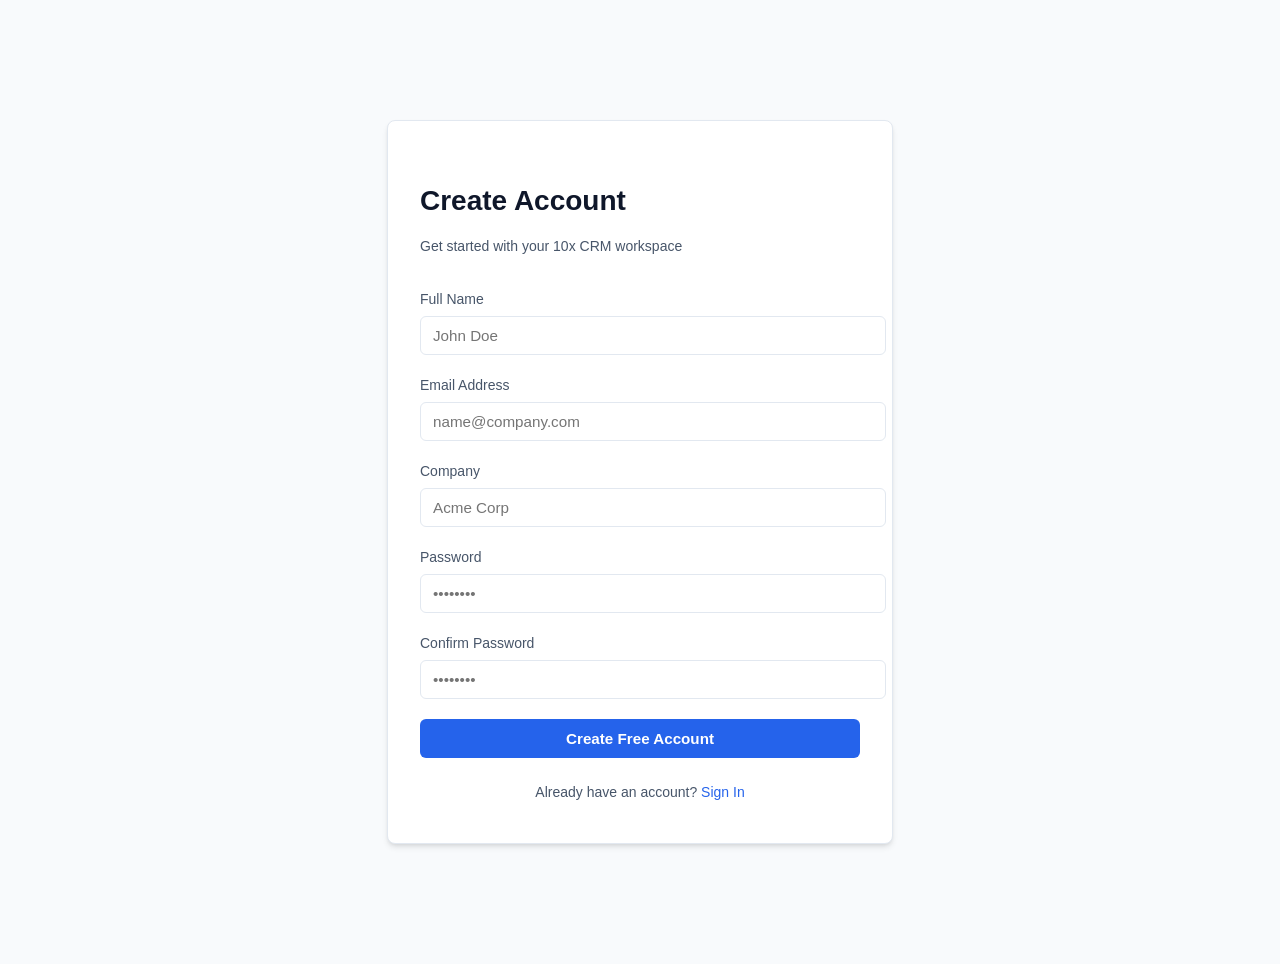
==== signup.html @ db40571b "sign up page - laying a foundation" ====
<!DOCTYPE html>
<html lang="en">
<head>
    <meta charset="UTF-8">
    <meta name="viewport" content="width=device-width, initial-scale=1.0">
    <title>Create Account - 10x CRM</title>
    <link rel="stylesheet" href="css/reset.css">
    <link rel="stylesheet" href="css/styles.css">
</head>
<body>

    <div class="auth-wrapper">
        <div class="auth-card">
            <h1>Create Account</h1>
            <p class="auth-subtitle">Get started with your 10x CRM workspace</p>

            <!-- Error Summary Display Box (Shows all active errors at once) -->
            <div id="signup-error-box" class="error-summary-box">
                <ul id="signup-error-list" class="error-summary-list"></ul>
            </div>

            <form id="signup-form" novalidate>
                <!-- Field 1: Full Name -->
                <div class="form-group">
                    <label for="signup-name">Full Name</label>
                    <input type="text" id="signup-name" class="form-control" placeholder="John Doe" required>
                </div>

                <!-- Field 2: Email -->
                <div class="form-group">
                    <label for="signup-email">Email Address</label>
                    <input type="email" id="signup-email" class="form-control" placeholder="name@company.com" required>
                </div>

                <!-- Field 3: Company -->
                <div class="form-group">
                    <label for="signup-company">Company</label>
                    <input type="text" id="signup-company" class="form-control" placeholder="Acme Corp" required>
                </div>

                <!-- Field 4: Password -->
                <div class="form-group">
                    <label for="signup-password">Password</label>
                    <input type="password" id="signup-password" class="form-control" placeholder="••••••••" required>
                </div>

                <!-- Field 5: Confirm Password -->
                <div class="form-group">
                    <label for="signup-confirm-password">Confirm Password</label>
                    <input type="password" id="signup-confirm-password" class="form-control" placeholder="••••••••" required>
                </div>

                <button type="submit" class="btn btn-primary">Create Free Account</button>
            </form>

            <div class="auth-footer">
                Already have an account? <a href="index.html" class="auth-link">Sign In</a>
            </div>
        </div>
    </div>

    <!-- Core App Infrastructure Scripts -->
    <script src="js/toast.js"></script>
    <script src="js/storage.js"></script>
    <script src="js/guard.js"></script>
    <!-- Page script to be wired next -->
    <script src="js/signup.js" defer></script>
</body>
</html>
---- css/styles.css ----
/* ==========================================================================
   1. DESIGN SYSTEM VARIABLES (LIGHT/DARK MODE TOKENS)
   ========================================================================== */
:root, [data-theme="light"] {
    --bg-main: #f8fafc;
    --bg-surface: #ffffff;
    --border-color: #e2e8f0;
    
    --text-primary: #0f172a;
    --text-secondary: #475569;
    --text-muted: #94a3b8;
    
    --primary: #2563eb;
    --primary-hover: #1d4ed8;
    --success: #10b981;
    --danger: #ef4444;
    
    --shadow-sm: 0 1px 2px 0 rgb(0 0 0 / 0.05);
    --shadow-md: 0 4px 6px -1px rgb(0 0 0 / 0.1), 0 2px 4px -2px rgb(0 0 0 / 0.1);
}

[data-theme="dark"] {
    --bg-main: #0f172a;
    --bg-surface: #1e293b;
    --border-color: #334155;
    
    --text-primary: #f8fafc;
    --text-secondary: #cbd5e1;
    --text-muted: #64748b;
    
    --primary: #3b82f6;
    --primary-hover: #2563eb;
}

/* ==========================================================================
   2. BASE LAYOUTS
   ========================================================================== */
body {
    font-family: -apple-system, BlinkMacSystemFont, "Segoe UI", Roboto, Helvetica, Arial, sans-serif;
    background-color: var(--bg-main);
    color: var(--text-primary);
    line-height: 1.5;
    transition: background-color 0.2s ease, color 0.2s ease;
}

/* Auth Center Screen Layout Box */
.auth-wrapper {
    min-height: 100vh;
    display: flex;
    align-items: center;
    justify-content: center;
    padding: 1.5rem;
}

.auth-card {
    background-color: var(--bg-surface);
    border: 1px solid var(--border-color);
    border-radius: 0.5rem;
    box-shadow: var(--shadow-md);
    width: 100%;
    max-width: 440px;
    padding: 2.5rem 2rem;
}

/* ==========================================================================
   3. TYPOGRAPHY & FORMS
   ========================================================================== */
h1 {
    font-size: 1.75rem;
    font-weight: 700;
    margin-bottom: 0.5rem;
    color: var(--text-primary);
}

.auth-subtitle {
    color: var(--text-secondary);
    font-size: 0.875rem;
    margin-bottom: 2rem;
}

.form-group {
    margin-bottom: 1.25rem;
}

.form-group label {
    display: block;
    font-size: 0.875rem;
    font-weight: 500;
    margin-bottom: 0.375rem;
    color: var(--text-secondary);
}

.form-control {
    width: 100%;
    padding: 0.625rem 0.75rem;
    font-size: 0.95rem;
    background-color: var(--bg-surface);
    border: 1px solid var(--border-color);
    border-radius: 0.375rem;
    color: var(--text-primary);
    outline: none;
    transition: border-color 0.15s ease;
}

.form-control:focus {
    border-color: var(--primary);
}

/* ==========================================================================
   4. UI BUTTONS & NAVIGATION LINKS
   ========================================================================== */
.btn {
    display: inline-flex;
    align-items: center;
    justify-content: center;
    width: 100%;
    padding: 0.625rem 1rem;
    font-size: 0.95rem;
    font-weight: 600;
    border-radius: 0.375rem;
    border: 1px solid transparent;
    cursor: pointer;
    transition: background-color 0.15s ease;
}

.btn-primary {
    background-color: var(--primary);
    color: #ffffff;
}

.btn-primary:hover {
    background-color: var(--primary-hover);
}

.auth-footer {
    text-align: center;
    margin-top: 1.5rem;
    font-size: 0.875rem;
    color: var(--text-secondary);
}

.auth-link {
    color: var(--primary);
    text-decoration: none;
    font-weight: 500;
}

.auth-link:hover {
    text-decoration: underline;
}

/* ==========================================================================
   5. ERROR ALERT DISPLAY BLOCK
   ========================================================================== */
.error-summary-box {
    background-color: rgba(239, 68, 68, 0.1);
    border: 1px solid var(--danger);
    border-radius: 0.375rem;
    padding: 0.75rem 1rem;
    margin-bottom: 1.5rem;
    display: none; /* Controlled via JS */
}

.error-summary-list {
    margin: 0;
    padding-left: 1.25rem;
    color: var(--danger);
    font-size: 0.85rem;
}
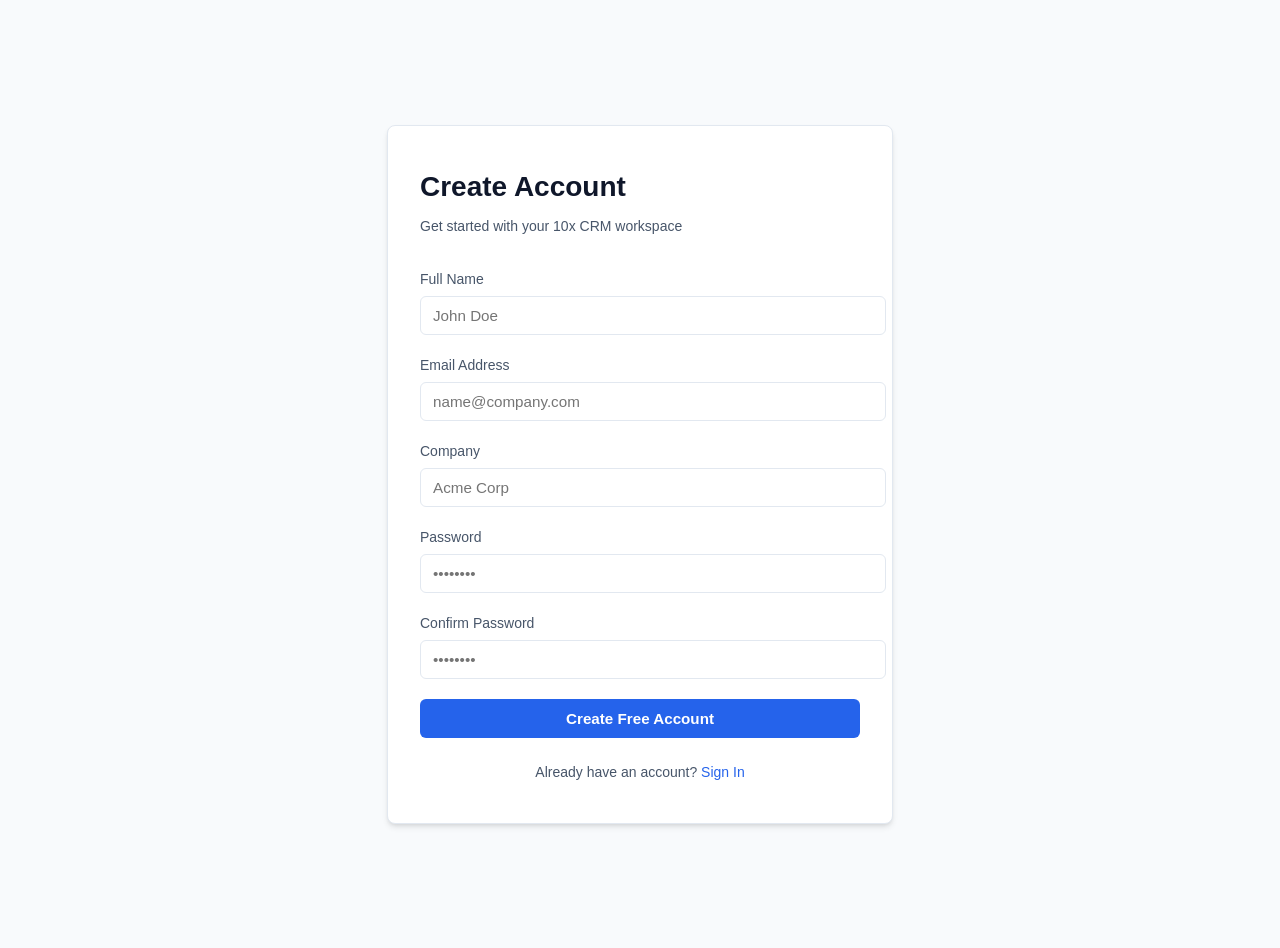
==== commit 277352ed: "added storage js and error message seems to work on signup" ====
--- a/signup.html
+++ b/signup.html
@@ -64,6 +64,6 @@
     <script src="js/storage.js"></script>
     <script src="js/guard.js"></script>
     <!-- Page script to be wired next -->
-    <script src="js/signup.js" defer></script>
+    <script src="js/signup.js"></script>
 </body>
 </html>
